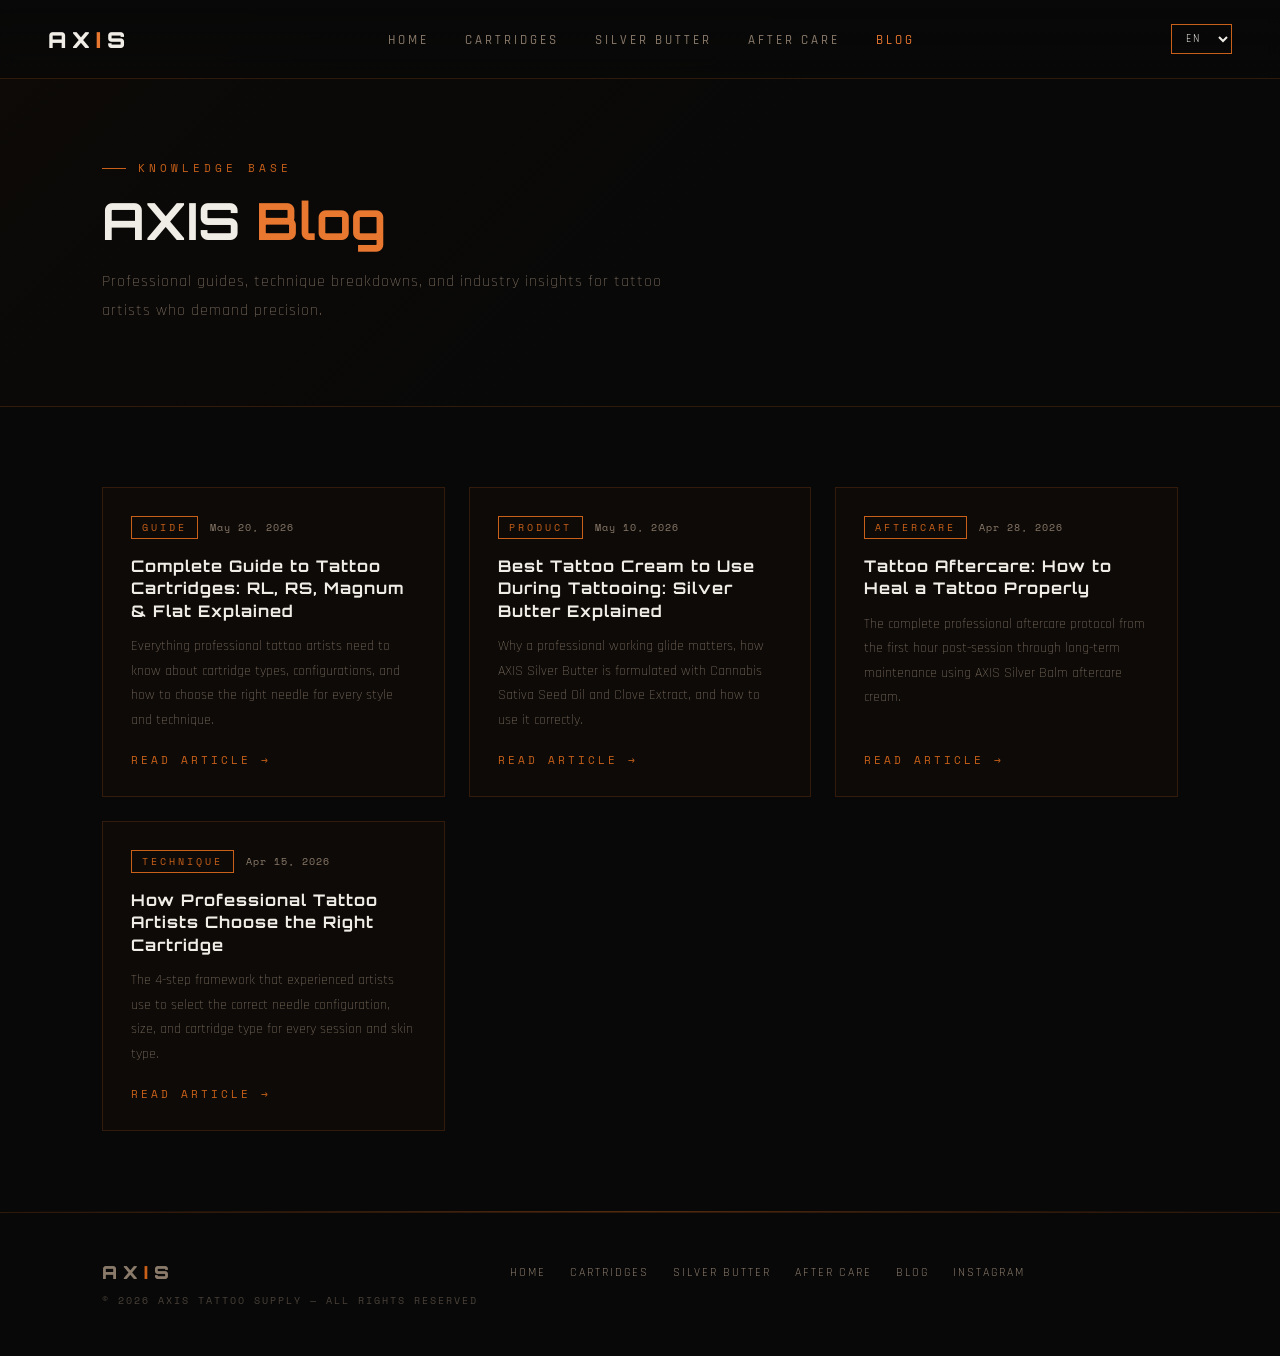
==== blog.html @ 09458bba "Add files via upload" ====
<!DOCTYPE html>
<html lang="en">
<head>
<meta charset="UTF-8">
<meta name="viewport" content="width=device-width, initial-scale=1.0">
<title>Tattoo Artist Blog — Tips, Guides & Industry Insights | AXIS</title>
<link rel="preconnect" href="https://fonts.googleapis.com">
<link href="https://fonts.googleapis.com/css2?family=Orbitron:wght@400;700;900&family=Rajdhani:wght@300;400;500;600&family=Space+Mono&display=swap" rel="stylesheet">
<meta name="description" content="The AXIS blog for professional tattoo artists — cartridge selection guides, aftercare tips, technique breakdowns and industry insights.">
<link rel="canonical" href="https://www.axis-tattoo.com/blog.html">
<meta name="robots" content="index, follow, max-image-preview:large, max-snippet:-1">
<meta name="theme-color" content="#080808">
<meta name="author" content="AXIS">
<link rel="icon" href="/favicon.svg" type="image/svg+xml">
<link rel="apple-touch-icon" href="/axis-logo.png">
<meta property="og:type" content="website">
<meta property="og:site_name" content="AXIS">
<meta property="og:title" content="Tattoo Artist Blog | AXIS">
<meta property="og:description" content="Professional guides, technique breakdowns, and industry insights for tattoo artists from AXIS Tattoo Supply.">
<meta property="og:url" content="https://www.axis-tattoo.com/blog.html">
<meta property="og:image" content="https://www.axis-tattoo.com/og-image.jpg">
<meta property="og:image:width" content="1200">
<meta property="og:image:height" content="630">
<meta property="og:locale" content="en_US">
<meta name="twitter:card" content="summary_large_image">
<meta name="twitter:title" content="Tattoo Artist Blog | AXIS">
<meta name="twitter:description" content="Professional guides, technique breakdowns, and industry insights for tattoo artists.">
<meta name="twitter:image" content="https://www.axis-tattoo.com/og-image.jpg">
<meta name="google-site-verification" content="REPLACE_WITH_GSC_VERIFICATION_TOKEN">
<script type="application/ld+json">
{"@context":"https://schema.org","@type":"Blog","name":"AXIS Tattoo Artist Blog","url":"https://www.axis-tattoo.com/blog.html","description":"Professional guides, tips and industry insights for tattoo artists from AXIS Tattoo Supply.","publisher":{"@type":"Organization","name":"AXIS Tattoo Supply","logo":{"@type":"ImageObject","url":"https://www.axis-tattoo.com/axis-logo.png"}}}
</script>
<script type="application/ld+json">
{"@context":"https://schema.org","@type":"BreadcrumbList","itemListElement":[
  {"@type":"ListItem","position":1,"name":"Home","item":"https://www.axis-tattoo.com/"},
  {"@type":"ListItem","position":2,"name":"Blog","item":"https://www.axis-tattoo.com/blog.html"}
]}
</script>
<script src="translations.js"></script>
<link rel="stylesheet" href="enhance.css">
<style>
  *,*::before,*::after{margin:0;padding:0;box-sizing:border-box;}
  :root{--black:#080808;--deep:#0d0a07;--amber:#c8601a;--amber-bright:#e87730;--amber-glow:#ff9040;--white:#f0ece6;--dim:#8a7a6a;--line:rgba(200,96,26,0.2);}
  html{scroll-behavior:smooth;}
  body{background:var(--black);color:var(--white);font-family:'Rajdhani',sans-serif;overflow-x:hidden;}
  nav{position:fixed;top:0;left:0;right:0;z-index:100;display:flex;align-items:center;justify-content:space-between;padding:24px 48px;background:linear-gradient(to bottom,rgba(8,8,8,0.97),rgba(8,8,8,0.6));backdrop-filter:blur(8px);-webkit-backdrop-filter:blur(8px);border-bottom:1px solid var(--line);}
  .nav-logo{font-family:'Orbitron',sans-serif;font-size:22px;font-weight:900;letter-spacing:6px;color:var(--white);text-decoration:none;}
  .nav-logo span{color:var(--amber-bright);}
  .nav-links{display:flex;gap:36px;list-style:none;}
  .nav-links a{font-family:'Rajdhani',sans-serif;font-size:13px;font-weight:500;letter-spacing:3px;text-transform:uppercase;color:var(--dim);text-decoration:none;transition:color 0.3s;}
  .nav-links a:hover,.nav-links a[aria-current="page"]{color:var(--amber-bright);}
  .nav-right{display:flex;align-items:center;gap:16px;}
  select{background:transparent;border:1px solid var(--amber);color:var(--white);font-family:'Rajdhani',sans-serif;font-size:11px;padding:6px 10px;cursor:pointer;letter-spacing:2px;}
  select option{background:var(--black);color:var(--white);}
  .blog-hero{padding:160px 8vw 80px;background:linear-gradient(135deg,#0d0a07 0%,#080808 60%);border-bottom:1px solid var(--line);}
  .section-label{font-family:'Space Mono',monospace;font-size:11px;letter-spacing:4px;color:var(--amber);text-transform:uppercase;margin-bottom:16px;display:flex;align-items:center;gap:12px;}
  .section-label::before{content:'';display:block;width:24px;height:1px;background:var(--amber);}
  .section-title{font-family:'Orbitron',sans-serif;font-size:clamp(28px,4vw,52px);font-weight:700;line-height:1.1;margin-bottom:20px;}
  .section-title em{font-style:normal;color:var(--amber-bright);}
  .blog-hero p{font-size:16px;color:var(--dim);max-width:560px;line-height:1.8;font-weight:300;letter-spacing:1px;}
  .blog-grid-section{padding:80px 8vw;}
  .blog-grid{display:grid;grid-template-columns:repeat(auto-fill,minmax(320px,1fr));gap:24px;}
  .blog-card{background:var(--deep);border:1px solid var(--line);overflow:hidden;transition:border-color 0.3s,transform 0.3s;position:relative;display:flex;flex-direction:column;}
  .blog-card:hover{border-color:rgba(200,96,26,0.5);transform:translateY(-4px);}
  .blog-card::before{content:'';position:absolute;top:0;left:0;right:0;height:2px;background:linear-gradient(90deg,transparent,var(--amber-bright),transparent);transform:scaleX(0);transition:transform 0.4s;}
  .blog-card:hover::before{transform:scaleX(1);}
  .blog-card-meta{padding:28px 28px 0;display:flex;align-items:center;gap:12px;flex-wrap:wrap;}
  .blog-cat{font-family:'Space Mono',monospace;font-size:10px;letter-spacing:3px;color:var(--amber);text-transform:uppercase;border:1px solid var(--amber);padding:3px 10px;}
  .blog-date{font-family:'Space Mono',monospace;font-size:10px;color:var(--dim);letter-spacing:1px;}
  .blog-card-body{padding:16px 28px 28px;flex:1;display:flex;flex-direction:column;}
  .blog-card h2{font-family:'Orbitron',sans-serif;font-size:16px;font-weight:700;letter-spacing:1px;margin-bottom:12px;line-height:1.4;color:var(--white);}
  .blog-card p{font-size:14px;line-height:1.75;color:var(--dim);font-weight:300;margin-bottom:20px;flex:1;}
  .blog-read-more{font-family:'Space Mono',monospace;font-size:11px;letter-spacing:3px;color:var(--amber);text-transform:uppercase;text-decoration:none;display:inline-flex;align-items:center;gap:8px;transition:color 0.3s,gap 0.3s;}
  .blog-read-more:hover{color:var(--amber-glow);gap:14px;}
  .divider{height:1px;background:linear-gradient(90deg,transparent,var(--amber),transparent);opacity:0.4;}
  footer{border-top:1px solid var(--line);padding:48px 8vw;display:flex;flex-wrap:wrap;gap:32px;align-items:flex-start;}
  .footer-brand{display:flex;flex-direction:column;gap:10px;}
  .footer-logo{font-family:'Orbitron',sans-serif;font-size:18px;font-weight:900;letter-spacing:6px;color:var(--dim);}
  .footer-logo span{color:var(--amber);}
  .footer-copy{font-family:'Space Mono',monospace;font-size:10px;letter-spacing:2px;color:rgba(138,122,106,0.5);text-transform:uppercase;}
  .footer-links{display:flex;gap:24px;list-style:none;flex-wrap:wrap;}
  .footer-links a{font-size:12px;letter-spacing:2px;color:var(--dim);text-decoration:none;text-transform:uppercase;transition:color 0.3s;}
  .footer-links a:hover{color:var(--amber-bright);}
  .reveal{opacity:0;transform:translateY(40px);transition:opacity 0.7s,transform 0.7s;}
  .reveal.visible{opacity:1;transform:translateY(0);}
  
  /* ── Hamburger nav ── */
  .nav-toggle {
    display: none;
    flex-direction: column;
    justify-content: center;
    gap: 5px;
    background: transparent;
    border: none;
    cursor: pointer;
    padding: 8px 4px;
    z-index: 201;
    flex-shrink: 0;
  }
  .nav-toggle span {
    display: block;
    width: 24px;
    height: 2px;
    background: var(--white);
    border-radius: 2px;
    transition: all 0.3s ease;
  }
  .nav-toggle[aria-expanded="true"] span:nth-child(1) { transform: translateY(7px) rotate(45deg); }
  .nav-toggle[aria-expanded="true"] span:nth-child(2) { opacity: 0; transform: scaleX(0); }
  .nav-toggle[aria-expanded="true"] span:nth-child(3) { transform: translateY(-7px) rotate(-45deg); }
  @media (max-width: 860px) {
    nav { padding: 14px 20px; background: rgba(8,8,8,0.98); backdrop-filter: blur(10px); -webkit-backdrop-filter: blur(10px); flex-wrap: nowrap; gap: 0; }
    .nav-toggle { display: flex; order: 3; }
    .nav-right { order: 2; }
    .nav-links, .nav-center {
      display: none;
      flex-direction: column;
      position: fixed;
      top: 0; left: 0; right: 0; bottom: 0;
      background: rgba(8,8,8,0.97);
      align-items: center;
      justify-content: center;
      gap: 28px;
      z-index: 199;
      list-style: none;
    }
    .nav-links.nav-open, .nav-center.nav-open { display: flex; }
    .nav-links a, .nav-center a { font-size: 16px; letter-spacing: 5px; color: var(--dim); }
    .nav-links a:hover, .nav-center a:hover,
    .nav-links a[aria-current="page"], .nav-center a[aria-current="page"] { color: var(--amber-bright); }
  }

  @media(max-width:860px){
    .blog-hero{padding:130px 20px 60px;}
    .blog-grid-section{padding:60px 20px;}
    footer{flex-direction:column;text-align:left;padding:40px 20px;}
  }
</style>
</head>
<body>

<nav>
  <a href="index.html" class="nav-logo">AX<span>I</span>S</a>
  <button class="nav-toggle" id="navToggle" aria-label="Toggle navigation" aria-expanded="false" aria-controls="navLinks">
    <span></span><span></span><span></span>
  </button>
  <ul class="nav-links" id="navLinks" role="list">
    <li><a href="index.html" data-i18n="home">Home</a></li>
    <li><a href="cartridges.html" data-i18n="cartridges">Cartridges</a></li>
    <li><a href="silver-butter.html" data-i18n="silverButter">Silver Butter</a></li>
    <li><a href="after-care.html" data-i18n="afterCare">After Care</a></li>
    <li><a href="blog.html" data-i18n="blog" aria-current="page">Blog</a></li>
  </ul>
  <div class="nav-right">
    <select data-lang-select onchange="setLanguage(this.value)" aria-label="Select language">
      <option value="en">EN</option>
      <option value="ru">РУ</option>
      <option value="es">ES</option>
      <option value="tr">TR</option>
      <option value="pt">PT</option>
      <option value="fr">FR</option>
      <option value="de">DE</option>
    </select>
  </div>
</nav>

<div class="blog-hero">
  <div class="section-label" data-i18n="blogLabel">Knowledge Base</div>
  <h1 class="section-title">AXIS <em data-i18n="blogTitle">Blog</em></h1>
  <p data-i18n="blogDesc">Professional guides, technique breakdowns, and industry insights for tattoo artists who demand precision.</p>
</div>

<section class="blog-grid-section">
  <div class="blog-grid">

<!-- BLOG_ARTICLES_START -->

    <article class="blog-card reveal" itemscope itemtype="https://schema.org/BlogPosting">
      <meta itemprop="datePublished" content="2026-05-20">
      <meta itemprop="author" content="AXIS Tattoo Supply">
      <div class="blog-card-meta">
        <span class="blog-cat">Guide</span>
        <span class="blog-date">May 20, 2026</span>
      </div>
      <div class="blog-card-body">
        <h2 itemprop="headline"><a href="blog-complete-guide-to-tattoo-cartridges.html" style="color:inherit;text-decoration:none;" data-i18n="blog_cartridge_guide_title">Complete Guide to Tattoo Cartridges: RL, RS, Magnum &amp; Flat Explained</a></h2>
        <p itemprop="description" data-i18n="blog_cartridge_guide_excerpt">Everything professional tattoo artists need to know about cartridge types, configurations, and how to choose the right needle for every style and technique.</p>
        <a href="blog-complete-guide-to-tattoo-cartridges.html" class="blog-read-more" data-i18n="blogReadMore">Read Article →</a>
      </div>
    </article>

    <article class="blog-card reveal" itemscope itemtype="https://schema.org/BlogPosting">
      <meta itemprop="datePublished" content="2026-05-10">
      <meta itemprop="author" content="AXIS Tattoo Supply">
      <div class="blog-card-meta">
        <span class="blog-cat">Product</span>
        <span class="blog-date">May 10, 2026</span>
      </div>
      <div class="blog-card-body">
        <h2 itemprop="headline"><a href="blog-best-tattoo-cream-during-tattooing.html" style="color:inherit;text-decoration:none;" data-i18n="blog_cream_title">Best Tattoo Cream to Use During Tattooing: Silver Butter Explained</a></h2>
        <p itemprop="description" data-i18n="blog_cream_excerpt">Why a professional working glide matters, how AXIS Silver Butter is formulated with Cannabis Sativa Seed Oil and Clove Extract, and how to use it correctly.</p>
        <a href="blog-best-tattoo-cream-during-tattooing.html" class="blog-read-more" data-i18n="blogReadMore">Read Article →</a>
      </div>
    </article>

    <article class="blog-card reveal" itemscope itemtype="https://schema.org/BlogPosting">
      <meta itemprop="datePublished" content="2026-04-28">
      <meta itemprop="author" content="AXIS Tattoo Supply">
      <div class="blog-card-meta">
        <span class="blog-cat">Aftercare</span>
        <span class="blog-date">Apr 28, 2026</span>
      </div>
      <div class="blog-card-body">
        <h2 itemprop="headline"><a href="blog-tattoo-aftercare-guide.html" style="color:inherit;text-decoration:none;" data-i18n="blog_aftercare_title">Tattoo Aftercare: How to Heal a Tattoo Properly</a></h2>
        <p itemprop="description" data-i18n="blog_aftercare_excerpt">The complete professional aftercare protocol from the first hour post-session through long-term maintenance using AXIS Silver Balm aftercare cream.</p>
        <a href="blog-tattoo-aftercare-guide.html" class="blog-read-more" data-i18n="blogReadMore">Read Article →</a>
      </div>
    </article>

    <article class="blog-card reveal" itemscope itemtype="https://schema.org/BlogPosting">
      <meta itemprop="datePublished" content="2026-04-15">
      <meta itemprop="author" content="AXIS Tattoo Supply">
      <div class="blog-card-meta">
        <span class="blog-cat">Technique</span>
        <span class="blog-date">Apr 15, 2026</span>
      </div>
      <div class="blog-card-body">
        <h2 itemprop="headline"><a href="blog-how-tattoo-artists-choose-cartridges.html" style="color:inherit;text-decoration:none;" data-i18n="blog_choose_title">How Professional Tattoo Artists Choose the Right Cartridge</a></h2>
        <p itemprop="description" data-i18n="blog_choose_excerpt">The 4-step framework that experienced artists use to select the correct needle configuration, size, and cartridge type for every session and skin type.</p>
        <a href="blog-how-tattoo-artists-choose-cartridges.html" class="blog-read-more" data-i18n="blogReadMore">Read Article →</a>
      </div>
    </article>

<!-- BLOG_ARTICLES_END -->

  </div>
</section>

<div class="divider"></div>

<footer>
  <div class="footer-brand">
    <div class="footer-logo">AX<span>I</span>S</div>
    <div class="footer-copy" data-i18n="copyright">© 2026 AXIS Tattoo Supply — All Rights Reserved</div>
  </div>
  <ul class="footer-links">
    <li><a href="index.html" data-i18n="home">Home</a></li>
    <li><a href="cartridges.html" data-i18n="cartridges">Cartridges</a></li>
    <li><a href="silver-butter.html" data-i18n="silverButter">Silver Butter</a></li>
    <li><a href="after-care.html" data-i18n="afterCare">After Care</a></li>
    <li><a href="blog.html" data-i18n="blog">Blog</a></li>
    <li><a href="https://instagram.com/axis.cartridges/" rel="noopener" target="_blank" data-i18n="instagram">Instagram</a></li>
  </ul>
</footer>

<script>
const reveals = document.querySelectorAll('.reveal');
const io = new IntersectionObserver(function(entries){
  entries.forEach(function(e,i){
    if(e.isIntersecting){
      setTimeout(function(){e.target.classList.add('visible');}, i*80);
      io.unobserve(e.target);
    }
  });
},{threshold:0.1});
reveals.forEach(function(el){io.observe(el);});
</script>

<script>
/* Mobile nav toggle */
(function(){
  var btn = document.getElementById('navToggle');
  var menu = document.getElementById('navLinks') || document.getElementById('navCenter');
  if(!btn || !menu) return;
  btn.addEventListener('click', function(){
    var open = menu.classList.toggle('nav-open');
    btn.setAttribute('aria-expanded', open ? 'true' : 'false');
    document.body.style.overflow = open ? 'hidden' : '';
  });
  menu.querySelectorAll('a').forEach(function(a){
    a.addEventListener('click', function(){
      menu.classList.remove('nav-open');
      btn.setAttribute('aria-expanded', 'false');
      document.body.style.overflow = '';
    });
  });
})();
</script>
<script src="protect.js"></script>
</body>
</html>
---- enhance.css ----
/* ============================================================
   AXIS — shared responsive enhancements
   Loaded on every page AFTER the inline <style> so it can refine
   the mobile layout without removing any existing rules.
   ============================================================ */

/* ---- Global mobile hardening: never allow horizontal scroll ---- */
html, body { max-width: 100%; overflow-x: hidden; }
img, video { max-width: 100%; height: auto; }

/* ============================================================
   Product media blocks (a looping video with text laid over it)
   These used to be hand-positioned with absolute % offsets that
   spilled off-screen on phones. They are now class-based:
   overlaid on desktop, neatly stacked under the clip on mobile.
   ============================================================ */
.media-block {
  position: relative;
  width: 100%;
  display: flex;
  justify-content: center;
  align-items: center;
  margin: 40px 0;
}
.media-block > video {
  width: 95%;
  max-width: 1200px;
  height: auto;
  border-radius: 15px;
  display: block;
  filter: brightness(0.5);
}
.media-caption {
  position: absolute;
  top: 8%;
  left: 5%;
  max-width: 60%;
  text-align: left;
  color: #fff;
  pointer-events: none;
  z-index: 10;
}
.media-caption h2 {
  margin: 0 0 12px 0;
  text-transform: uppercase;
  letter-spacing: 3px;
  font-weight: bold;
  line-height: 1.15;
  text-shadow: 0 2px 24px rgba(0,0,0,0.85);
  font-size: clamp(16px, 2.4vw, 22px);
}
.media-caption h2.lead { font-size: clamp(24px, 4.5vw, 50px); }
.media-caption p {
  margin: 0;
  max-width: 45ch;
  opacity: 0.92;
  text-shadow: 0 2px 12px rgba(0,0,0,0.85);
  font-size: clamp(13px, 2vw, 20px);
  line-height: 1.5;
}
.media-badges {
  position: absolute;
  bottom: 9%;
  right: 5%;
  display: flex;
  justify-content: flex-end;
  gap: 12px;
  flex-wrap: wrap;
  max-width: 70%;
  pointer-events: none;
  z-index: 10;
}
.media-badges span {
  background: rgba(255,255,255,0.15);
  padding: 5px 15px;
  border-radius: 50px;
  font-size: 12px;
  backdrop-filter: blur(5px);
  -webkit-backdrop-filter: blur(5px);
  border: 1px solid rgba(255,255,255,0.3);
}

@media (max-width: 768px) {
  .media-block { flex-direction: column; margin: 24px 0; align-items: stretch; }
  .media-block > video { width: 100%; border-radius: 10px; filter: brightness(0.6); }
  .media-caption,
  .media-badges {
    position: static;
    max-width: 100%;
    width: 100%;
    text-align: left;
    justify-content: flex-start;
    padding: 16px 24px 0;
  }
  .media-caption h2.lead { font-size: clamp(22px, 7vw, 32px); }
  .media-badges { padding-bottom: 4px; }
}

/* ============================================================
   Home page "Brand introduction" block.
   The long multi-paragraph copy is shown in a readable panel
   directly under the clip (its original intent), so it can never
   overflow the video on any screen size.
   ============================================================ */
.brand-intro {
  position: relative;
  width: 100%;
  max-width: 1500px;
  margin: 10px auto 0;
  padding: 0 8vw;
}
.brand-intro > video {
  width: 100%;
  height: auto;
  border-radius: 15px;
  display: block;
  filter: brightness(0.55);
}
.brand-intro-text {
  margin: 30px auto 4px;
  max-width: 900px;
}
.brand-intro-text h2.title {
  font-family: 'Orbitron', sans-serif;
  font-size: clamp(20px, 3.2vw, 30px);
  text-transform: uppercase;
  letter-spacing: 3px;
  line-height: 1.1;
  margin: 24px 0 10px;
  color: var(--amber-bright, #e87730);
}
.brand-intro-text h2.title:first-child { margin-top: 0; }
.brand-intro-text p {
  font-size: clamp(14px, 1.6vw, 16px);
  line-height: 1.75;
  margin: 0 0 6px;
  color: var(--dim, #8a7a6a);
  max-width: 72ch;
}
.brand-intro-badges {
  display: flex;
  gap: 12px;
  flex-wrap: wrap;
  margin: 22px auto 0;
  max-width: 900px;
}
.brand-intro-badges span {
  background: rgba(255,255,255,0.10);
  padding: 6px 16px;
  border-radius: 50px;
  font-size: 12px;
  border: 1px solid rgba(200,96,26,0.4);
  color: var(--white, #f0ece6);
  letter-spacing: 2px;
}
@media (max-width: 768px) {
  .brand-intro { padding: 0 24px; }
  .brand-intro > video { border-radius: 10px; }
  .brand-intro-text { margin-top: 22px; }
}
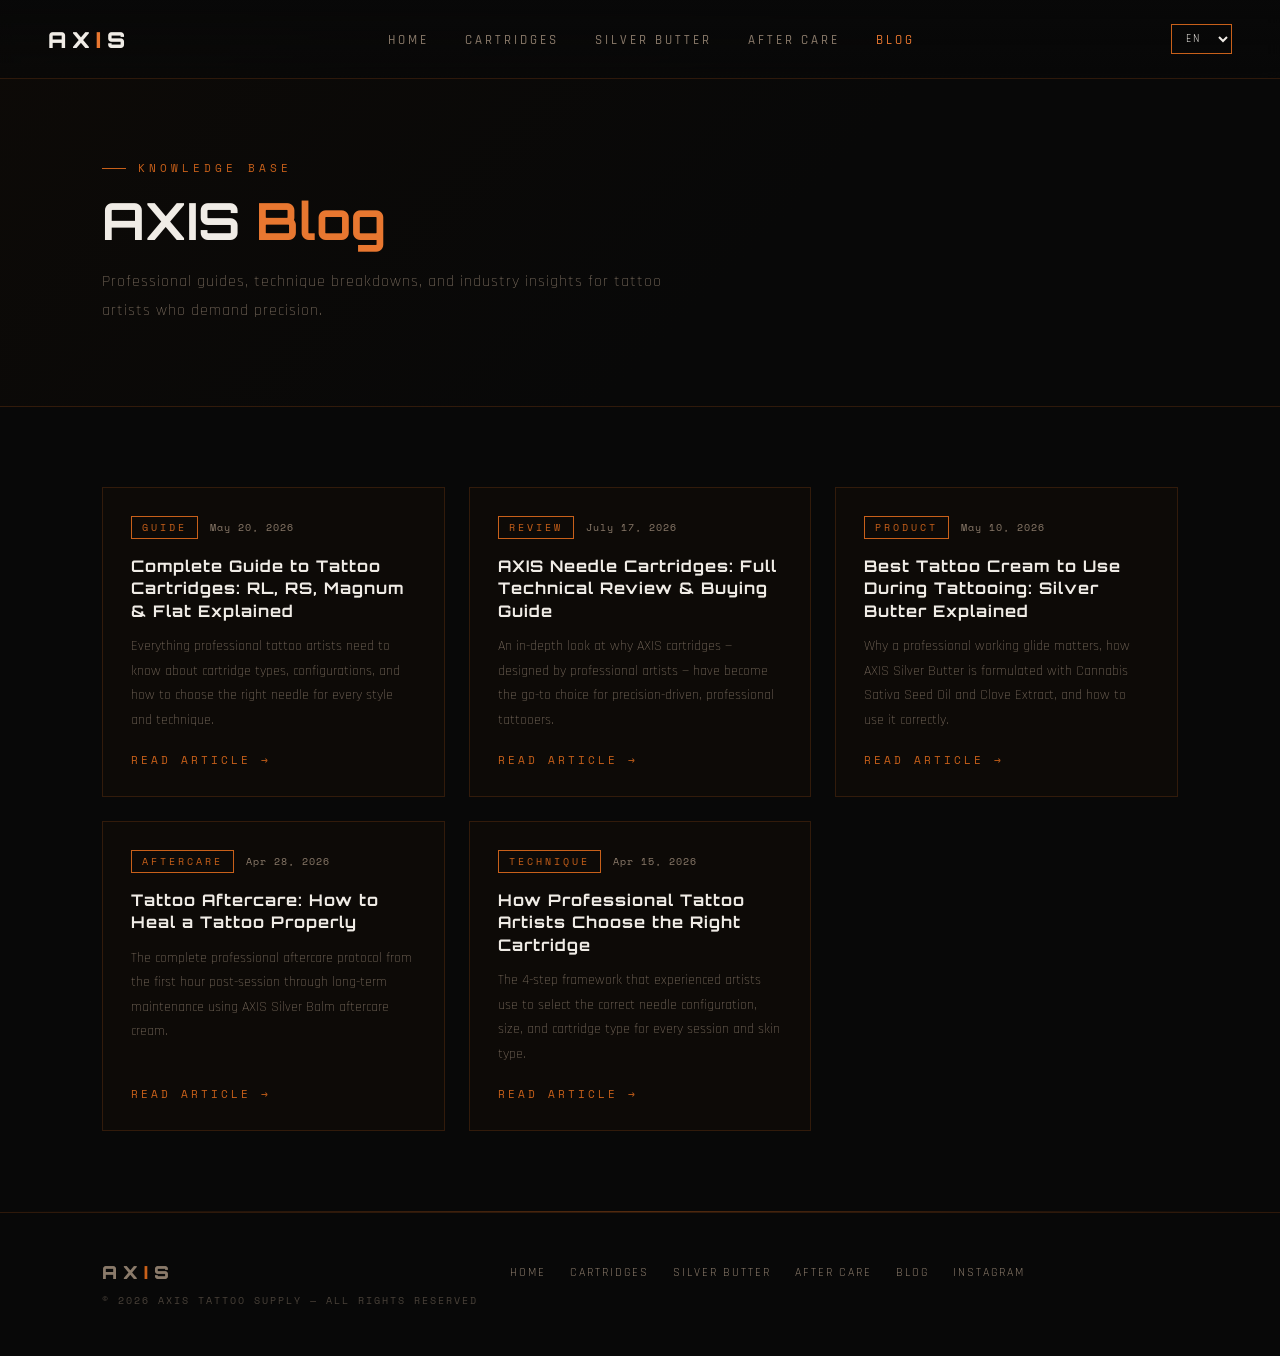
==== commit 0ff5f779: "Add files via upload" ====
--- a/blog.html
+++ b/blog.html
@@ -174,6 +174,7 @@
   <div class="blog-grid">
 
 <!-- BLOG_ARTICLES_START -->
+    
 
     <article class="blog-card reveal" itemscope itemtype="https://schema.org/BlogPosting">
       <meta itemprop="datePublished" content="2026-05-20">
@@ -188,6 +189,21 @@
         <a href="blog-complete-guide-to-tattoo-cartridges.html" class="blog-read-more" data-i18n="blogReadMore">Read Article →</a>
       </div>
     </article>
+    
+    <article class="blog-card reveal" itemscope itemtype="https://schema.org/BlogPosting">
+      <meta itemprop="datePublished" content="2026-07-17">
+      <meta itemprop="author" content="AXIS Tattoo Supply">
+      <div class="blog-card-meta">
+        <span class="blog-cat">Review</span>
+        <span class="blog-date">July 17, 2026</span>
+      </div>
+      <div class="blog-card-body">
+        <h2 itemprop="headline"><a href="blog-cartridge-a.html" style="color:inherit;text-decoration:none;" data-i18n="AXIS Cartridge">AXIS Needle Cartridges: Full Technical Review &amp; Buying Guide</a></h2>
+        <p itemprop="description" data-i18n="What Are AXIS Cartridge Needles and Why Are They Popular Among Professional Russian Tattoo Artists?">An in-depth look at why AXIS cartridges — designed by professional artists — have become the go-to choice for precision-driven, professional tattooers.</p>
+        <a href="blog-cartridge-a.html" class="blog-read-more" data-i18n="blogReadMore">Read Article →</a>
+      </div>
+    </article>
+
 
     <article class="blog-card reveal" itemscope itemtype="https://schema.org/BlogPosting">
       <meta itemprop="datePublished" content="2026-05-10">
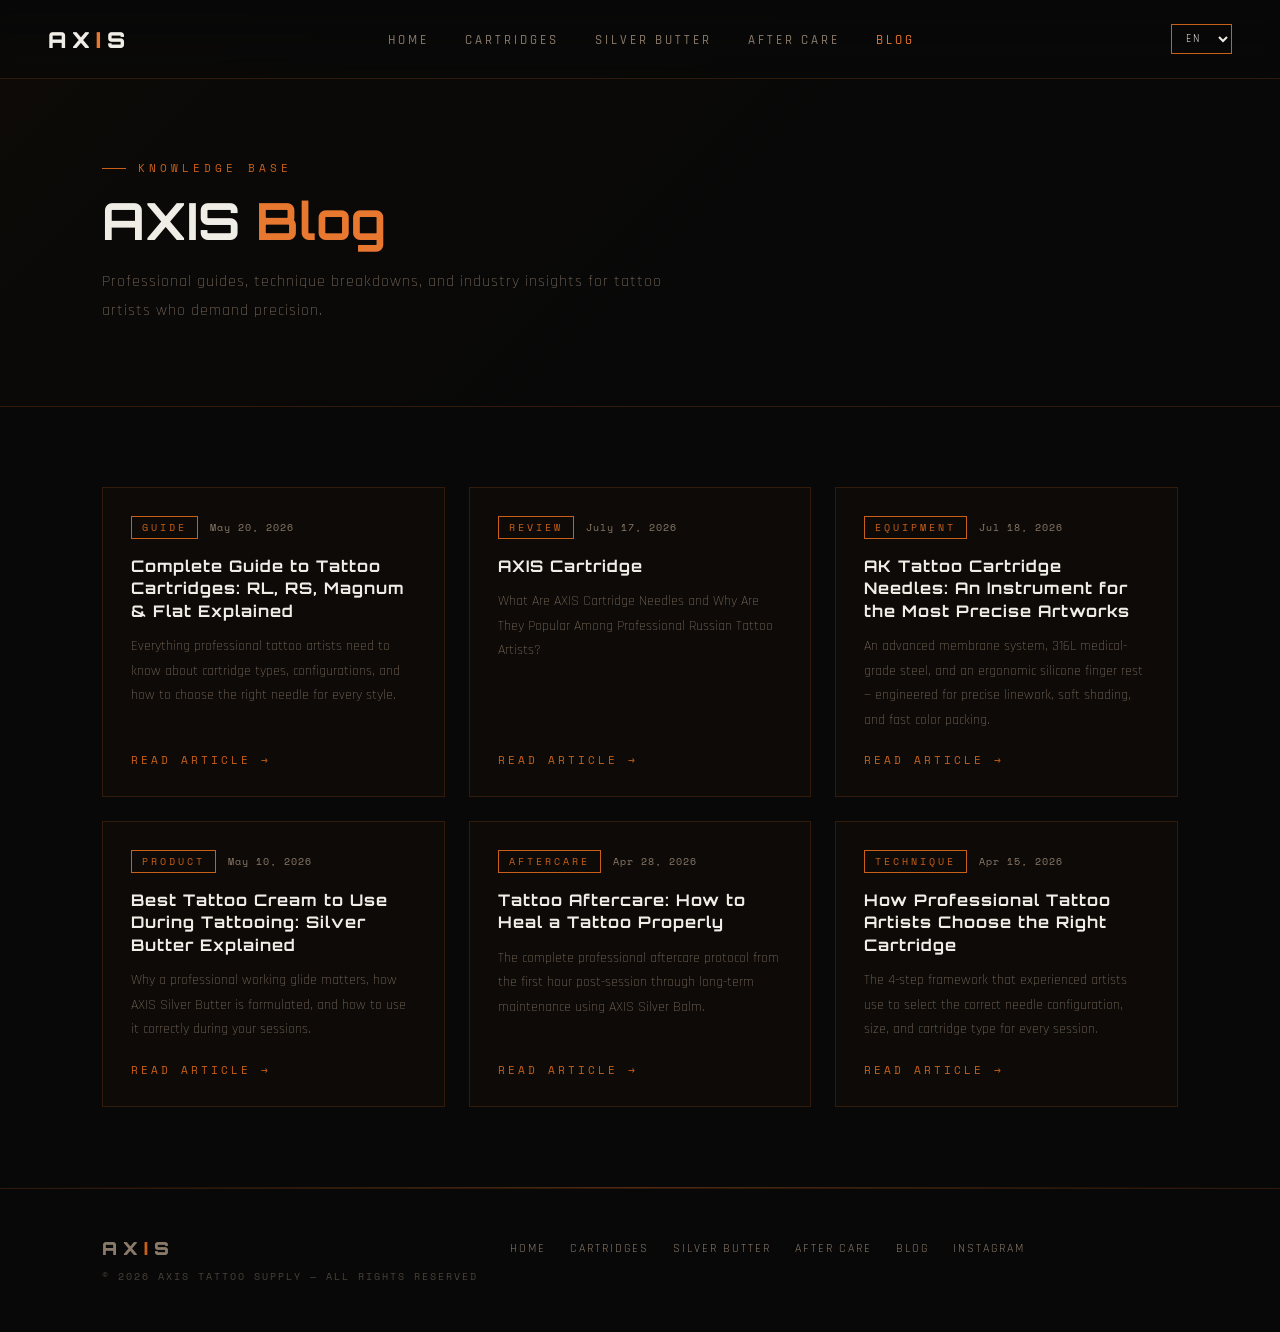
==== commit e4efabf3: "Add files via upload" ====
--- a/blog.html
+++ b/blog.html
@@ -204,6 +204,20 @@
       </div>
     </article>
 
+        <article class="blog-card reveal" itemscope itemtype="https://schema.org/BlogPosting">
+      <meta itemprop="datePublished" content="2026-07-18">
+      <meta itemprop="author" content="AXIS Tattoo Supply">
+      <div class="blog-card-meta">
+        <span class="blog-cat">Equipment</span>
+        <span class="blog-date">Jul 18, 2026</span>
+      </div>
+      <div class="blog-card-body">
+        <h2 itemprop="headline"><a href="blog-ak-tattoo-cartridge-needles.html" style="color:inherit;text-decoration:none;" data-i18n="blog_ak_title">AK Tattoo Cartridge Needles: An Instrument for the Most Precise Artworks</a></h2>
+        <p itemprop="description" data-i18n="blog_ak_excerpt">An advanced membrane system, 316L medical-grade steel, and an ergonomic silicone finger rest — engineered for precise linework, soft shading, and fast color packing.</p>
+        <a href="blog-ak-tattoo-cartridge-needles.html" class="blog-read-more" data-i18n="blogReadMore">Read Article →</a>
+      </div>
+    </article>
+
 
     <article class="blog-card reveal" itemscope itemtype="https://schema.org/BlogPosting">
       <meta itemprop="datePublished" content="2026-05-10">
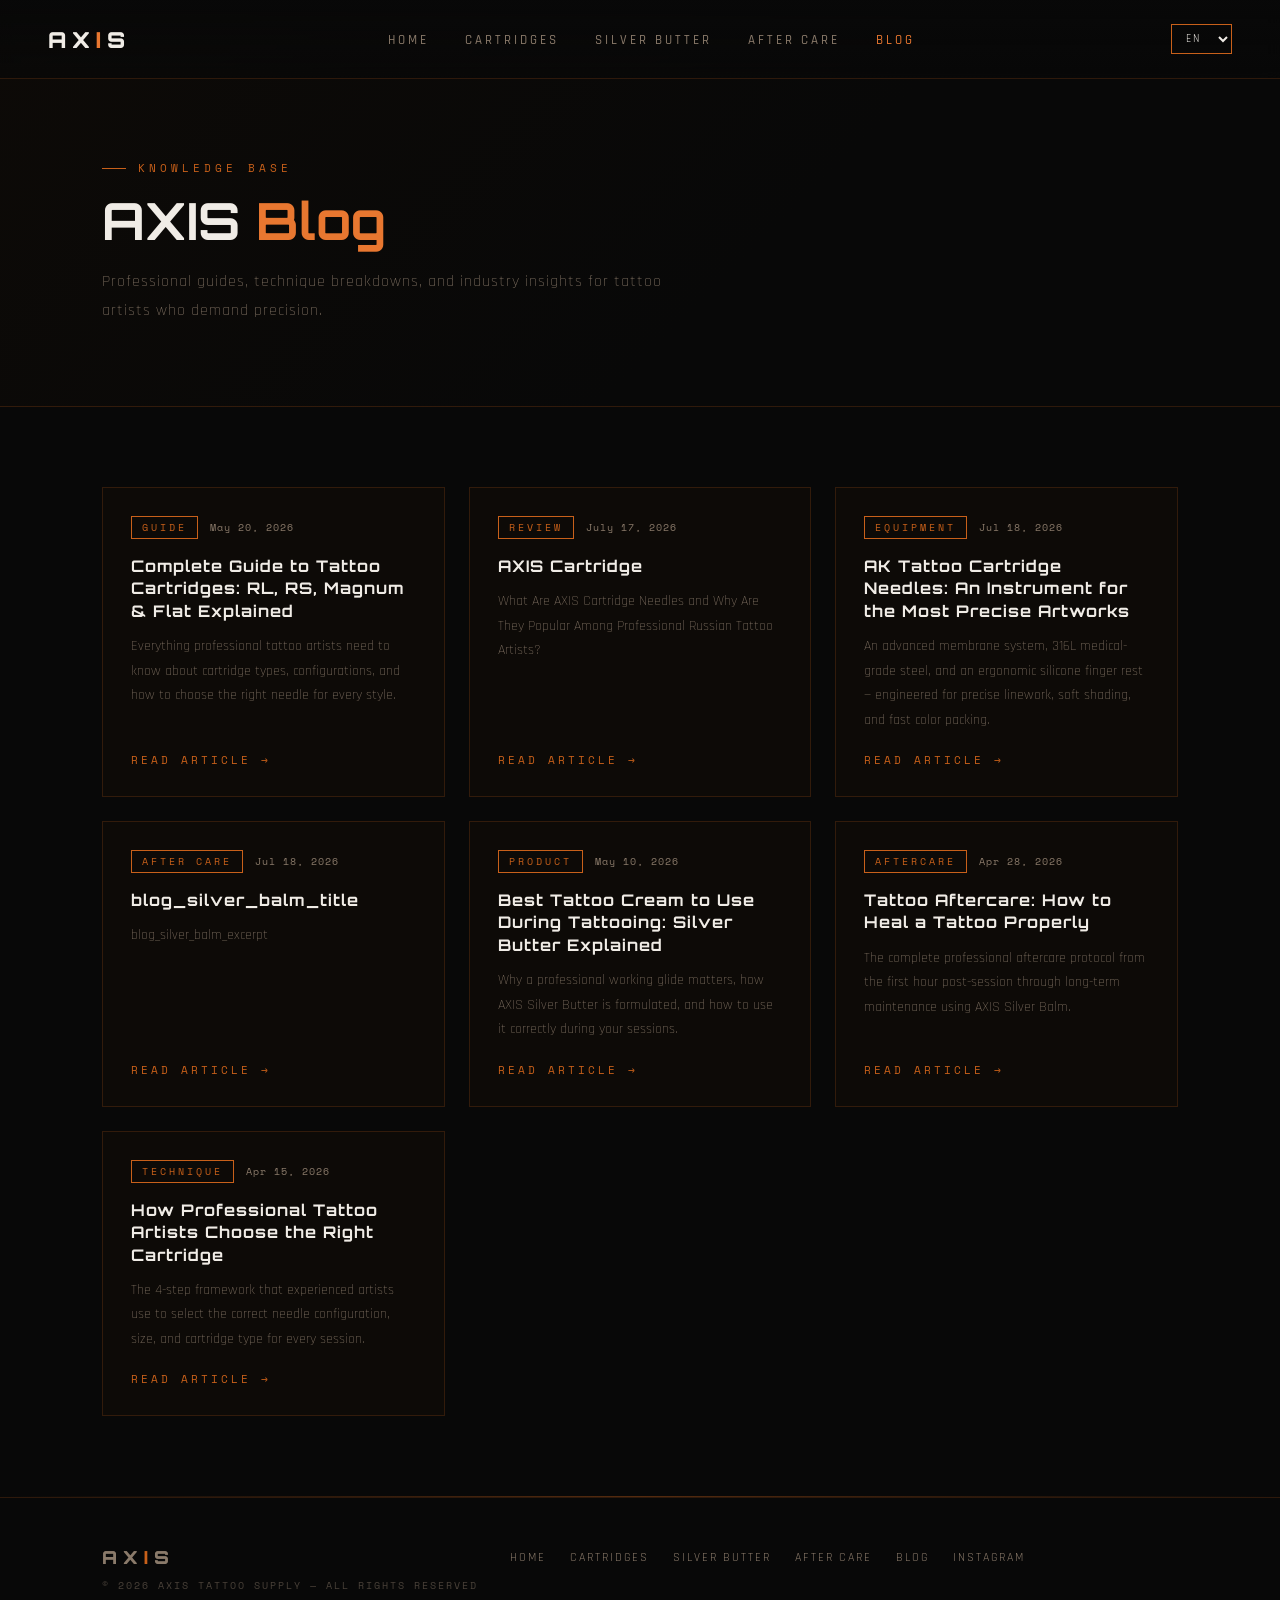
==== commit cd154e1a: "Add files via upload" ====
--- a/blog.html
+++ b/blog.html
@@ -218,6 +218,31 @@
       </div>
     </article>
 
+<article class="blog-card reveal" itemscope itemtype="https://schema.org/BlogPosting">
+  <meta itemprop="datePublished" content="2026-07-18">
+  <meta itemprop="author" content="AXIS Tattoo Supply">
+  <div class="blog-card-meta">
+    <span class="blog-cat">After Care</span>
+    <span class="blog-date">Jul 18, 2026</span>
+  </div>
+  <div class="blog-card-body">
+    <h2 itemprop="headline">
+      <a href="blog-silver-balm-axis.html"
+         style="color:inherit;text-decoration:none;"
+         data-i18n="blog_silver_balm_title">
+        Silver Balm AXIS: The Ultimate Professional After-Tattoo Care Balm
+      </a>
+    </h2>
+    <p itemprop="description" data-i18n="blog_silver_balm_excerpt">
+      Why professional tattoo artists trust Silver Balm AXIS for after-care: sativa seed oil, butter-soft texture, and a formula that protects fresh tattoos without compromise.
+    </p>
+    <a href="blog-silver-balm-axis.html"
+       class="blog-read-more"
+       data-i18n="blogReadMore">
+      Read Article →
+    </a>
+  </div>
+</article>
 
     <article class="blog-card reveal" itemscope itemtype="https://schema.org/BlogPosting">
       <meta itemprop="datePublished" content="2026-05-10">
